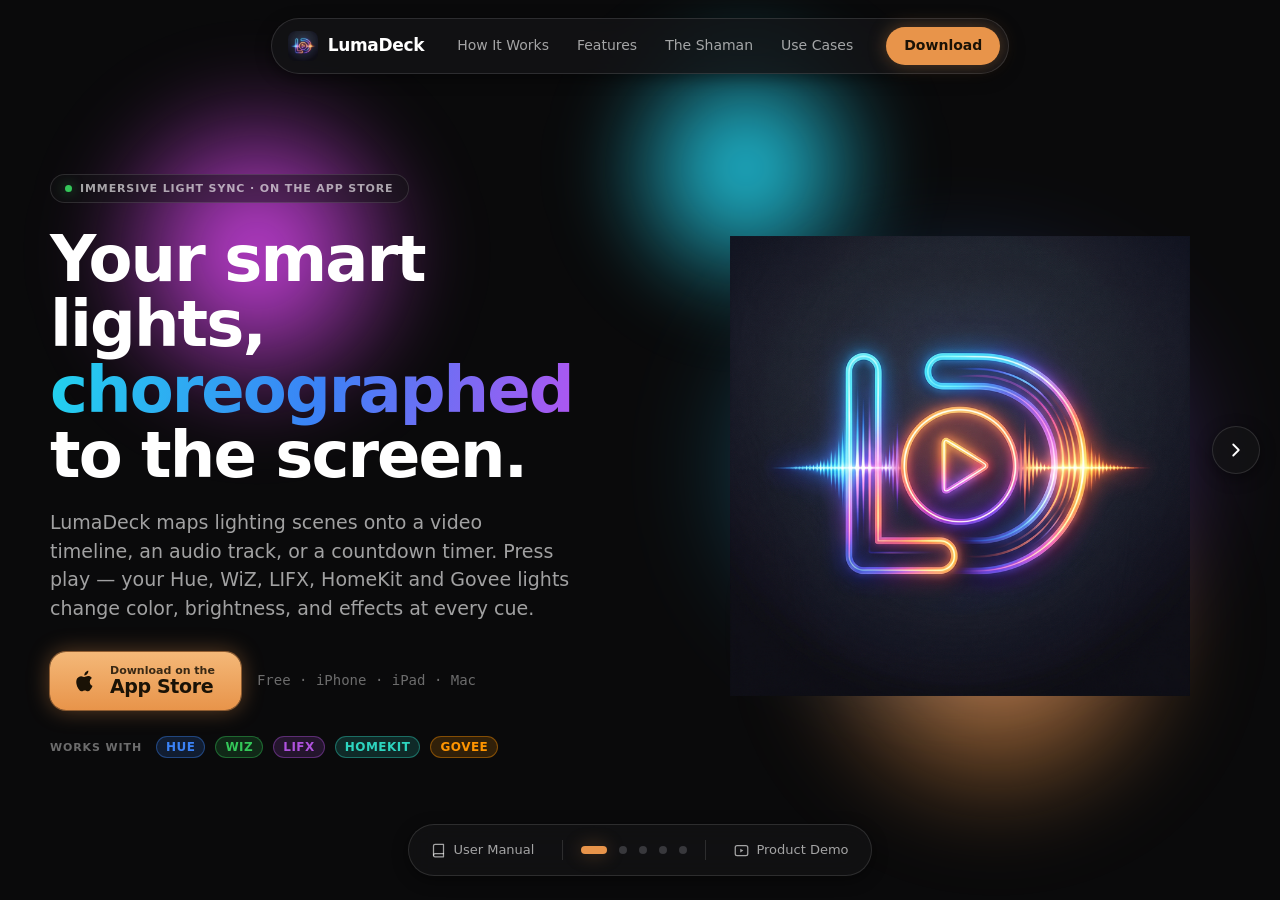
==== public/index.html @ 721665b4 "Build LumaDeck marketing site (landing, user manual, product demo) Static, dependency-free rebuild o" ====
<!DOCTYPE html>
<html lang="en">
<head>
<meta charset="utf-8">
<meta name="viewport" content="width=device-width, initial-scale=1">
<title>LumaDeck — Immersive Light Sync for Hue, WiZ, LIFX &amp; More</title>
<meta name="description" content="LumaDeck maps lighting scenes onto a video timeline, audio track, or countdown timer. Press play and your Hue, WiZ, LIFX, HomeKit and Govee lights change color, brightness, and effects at every cue. Free on iPhone, iPad and Mac.">
<meta property="og:title" content="LumaDeck — Immersive Light Sync">
<meta property="og:description" content="Your smart lights, choreographed to the screen. Free on iPhone, iPad and Mac.">
<meta property="og:type" content="website">
<meta property="og:url" content="https://www.luma-deck.com/">
<meta property="og:image" content="https://www.luma-deck.com/assets/img/lumadeck-icon.png">
<meta name="twitter:card" content="summary">
<link rel="icon" href="assets/img/lumadeck-icon.png">
<link rel="apple-touch-icon" href="assets/img/lumadeck-icon.png">
<link rel="stylesheet" href="assets/css/theme.css">
<link rel="stylesheet" href="assets/css/site.css">
<style>
  html { scroll-behavior: smooth; }
  .ld-ambient { position: fixed; }

  .ld-track { display: flex; flex-direction: column; position: relative; z-index: 10; }
  .ld-panel { width: 100%; padding: 96px 20px 56px; scroll-margin-top: 80px; }
  .ld-panel .wrap { width: 100%; max-width: 1180px; margin: 0 auto; }
  .panel-head { text-align: center; margin-bottom: clamp(24px,3.4vw,44px); }
  .panel-head h2 { font-size: clamp(28px,3.4vw,44px); line-height: 1.08; letter-spacing: -0.02em; font-weight: 700; margin: 0 0 14px; }
  .panel-head p { font-size: 16px; color: var(--text-secondary); max-width: 560px; margin: 0 auto; line-height: 1.5; }
  .panel-head .ld-eyebrow { display: block; margin-bottom: 12px; }

  /* HERO */
  .hero { display: flex; flex-wrap: wrap; gap: 40px; align-items: center; }
  .hero-copy { flex: 1 1 440px; min-width: 280px; }
  .hero-title { font-size: clamp(38px,5vw,64px); line-height: 1.02; letter-spacing: -0.03em; font-weight: 700; margin: 0 0 20px; }
  .hero-sub { font-size: clamp(16px,1.5vw,19px); line-height: 1.5; color: var(--text-secondary); max-width: 520px; margin: 0 0 30px; }
  .hero-cta { display: flex; flex-wrap: wrap; align-items: center; gap: 16px; margin-bottom: 26px; }
  .hero-mono { font-size: 14px; color: var(--text-tertiary); font-family: var(--font-mono); }
  .works-with { display: flex; flex-wrap: wrap; align-items: center; gap: 10px; }
  .hero-art { flex: 1 1 380px; min-width: 280px; display: flex; align-items: center; justify-content: center; position: relative; }
  .hero-art .art-inner { position: relative; display: flex; align-items: center; justify-content: center; }
  .hero-art .glow-brand { position: absolute; width: 78%; height: 78%; border-radius: 50%; background: var(--gradient-brand); background-size: 200% auto; filter: blur(60px); opacity: .4; animation: ld-shimmer 7s linear infinite; }
  .hero-art .glow-amber { position: absolute; width: 52%; height: 52%; border-radius: 50%; background: radial-gradient(circle, var(--amber-500), transparent 70%); filter: blur(38px); opacity: .35; }
  .hero-art img { position: relative; z-index: 1; display: block; width: min(460px,90%); height: auto; animation: ld-bob 8s ease-in-out infinite; }

  /* STEP GRID */
  .step-grid { display: grid; grid-template-columns: repeat(auto-fit,minmax(260px,1fr)); gap: 16px; }
  .step-card { padding: 24px; background: var(--surface-card); border: 1px solid var(--border-subtle); border-radius: 18px; transition: border-color var(--duration-base) var(--ease-standard), transform var(--duration-base) var(--ease-standard); }
  .step-card:hover { border-color: var(--accent); transform: translateY(-4px); }
  .step-top { display: flex; align-items: center; justify-content: space-between; margin-bottom: 16px; }
  .step-num { font-family: var(--font-mono); font-size: 12px; font-weight: 600; letter-spacing: 0.08em; color: var(--text-tertiary); }
  .step-ic { display: inline-flex; align-items: center; justify-content: center; width: 40px; height: 40px; border-radius: 12px; background: var(--amber-tint); color: var(--accent); }
  .step-card h3 { font-size: 18px; font-weight: 600; letter-spacing: -0.01em; margin: 0 0 7px; }
  .step-card p { font-size: 14px; line-height: 1.5; color: var(--text-secondary); margin: 0; }

  /* FEATURES */
  .seg-wrap { display: flex; justify-content: center; margin-bottom: 28px; }
  .seg { display: inline-flex; gap: 4px; padding: 5px; background: var(--surface-segment); border: 1px solid var(--border-subtle); border-radius: 999px; flex-wrap: wrap; justify-content: center; }
  .seg button { border: none; cursor: pointer; font-family: var(--font-sans); font-weight: 600; font-size: 14px; letter-spacing: -0.01em; padding: 10px 20px; border-radius: 999px; background: transparent; color: var(--text-secondary); transition: background var(--duration-base) var(--ease-standard), color var(--duration-base) var(--ease-standard); }
  .seg button.active { background: var(--accent); color: var(--on-accent); box-shadow: var(--glow-amber-soft); }
  .feat-panel { background: var(--surface-panel); border: 1px solid var(--border-subtle); border-radius: 24px; padding: clamp(20px,3vw,32px); }
  .feat { display: flex; flex-wrap: wrap; gap: 36px; align-items: center; animation: ld-riseIn .45s var(--ease-out) both; }
  .feat[hidden] { display: none; }
  .feat-copy { flex: 1 1 300px; min-width: 280px; }
  .feat-ic { display: inline-flex; align-items: center; justify-content: center; width: 46px; height: 46px; border-radius: 14px; background: var(--amber-tint); color: var(--accent); margin-bottom: 16px; }
  .feat-copy h3 { font-size: clamp(23px,2.4vw,30px); font-weight: 700; letter-spacing: -0.02em; margin: 0 0 12px; }
  .feat-copy > p { font-size: 15px; line-height: 1.55; color: var(--text-secondary); margin: 0 0 20px; }
  .feat-list { display: flex; flex-direction: column; gap: 11px; }
  .feat-list .row { display: flex; align-items: flex-start; gap: 11px; }
  .feat-list .check { flex: none; margin-top: 2px; display: inline-flex; width: 20px; height: 20px; align-items: center; justify-content: center; border-radius: 50%; background: var(--amber-tint); color: var(--accent); }
  .feat-list .row span:last-child { font-size: 15px; line-height: 1.4; }
  .feat-media { flex: 1 1 380px; min-width: 300px; }
  .feat-media .frame { border-radius: 18px; overflow: hidden; border: 1px solid var(--border-default); box-shadow: var(--shadow-lg); }
  .feat-media img { display: block; width: 100%; height: auto; }

  /* SHAMAN */
  .shaman { position: relative; overflow: hidden; border-radius: 28px; border: 1px solid var(--border-default); background: var(--surface-panel); padding: clamp(30px,5vw,56px); }
  .shaman .wash { position: absolute; inset: 0; background: var(--gradient-brand); background-size: 200% auto; opacity: 0.16; animation: ld-shimmer 8s linear infinite; }
  .shaman .blob { position: absolute; top: -40%; right: -6%; width: 460px; height: 460px; border-radius: 50%; background: radial-gradient(circle, var(--neon-magenta), transparent 66%); filter: blur(40px); opacity: .4; }
  .shaman-inner { position: relative; display: flex; flex-wrap: wrap; gap: 40px; align-items: center; }
  .shaman-copy { flex: 1 1 380px; min-width: 290px; }
  .shaman-badge { display: inline-flex; align-items: center; gap: 8px; padding: 6px 14px; border-radius: 999px; background: rgba(10,10,11,0.5); border: 1px solid var(--border-default); margin-bottom: 20px; }
  .shaman-badge span { font-size: 11px; font-weight: 600; letter-spacing: 0.08em; text-transform: uppercase; }
  .shaman-copy h2 { font-size: clamp(28px,3.6vw,46px); line-height: 1.06; letter-spacing: -0.02em; font-weight: 700; margin: 0 0 14px; }
  .shaman-copy > p { font-size: 16px; line-height: 1.55; color: var(--text-secondary); max-width: 520px; margin: 0 0 22px; }
  .chips { display: flex; flex-wrap: wrap; gap: 10px; margin-bottom: 26px; }
  .chip { padding: 8px 14px; border-radius: 999px; background: rgba(10,10,11,0.5); border: 1px solid var(--border-subtle); font-size: 13px; color: var(--text-secondary); }
  .shaman-buy { display: flex; flex-wrap: wrap; align-items: center; gap: 16px; }
  .shaman-buy .price { font-family: var(--font-mono); font-size: 15px; color: var(--text-secondary); }
  .shaman-art { flex: 0 1 280px; min-width: 220px; display: flex; justify-content: center; }
  .shaman-art .wrap2 { position: relative; }
  .shaman-art .halo { position: absolute; inset: -18px; border-radius: 26px; background: var(--gradient-brand); filter: blur(26px); opacity: .55; }
  .shaman-art img { position: relative; width: min(240px,55vw); height: auto; border-radius: 26px; border: 1px solid var(--border-default); box-shadow: var(--shadow-lg); }

  /* USE CASES */
  .use-grid { display: grid; grid-template-columns: repeat(auto-fit,minmax(250px,1fr)); gap: 16px; margin-bottom: 28px; }
  .use-card { position: relative; min-height: 280px; border-radius: 20px; overflow: hidden; border: 1px solid var(--border-subtle); }
  .use-card img { position: absolute; inset: 0; width: 100%; height: 100%; object-fit: cover; transition: transform var(--duration-slow) var(--ease-standard); }
  .use-card:hover img { transform: scale(1.06); }
  .use-card .scrim { position: absolute; inset: 0; background: var(--scrim-bottom); }
  .use-card .body { position: absolute; left: 0; right: 0; bottom: 0; padding: 22px; }
  .use-card .kicker { font-size: 11px; font-weight: 600; letter-spacing: 0.08em; text-transform: uppercase; color: var(--amber-300); margin-bottom: 6px; }
  .use-card h3 { font-size: 21px; font-weight: 700; letter-spacing: -0.01em; margin: 0 0 5px; }
  .use-card .body p { font-size: 13px; line-height: 1.45; color: var(--text-secondary); margin: 0; }
  .use-footer { display: flex; flex-wrap: wrap; align-items: center; justify-content: center; gap: 18px; }
  .use-footer .doclinks { display: flex; align-items: center; gap: 10px; flex-wrap: wrap; }
  .use-footer .copy { font-size: 14px; color: var(--text-tertiary); font-family: var(--font-mono); }

  /* Side arrows + bottom bar hidden on mobile */
  .ld-arrow, .ld-bottombar { display: none; }

  /* ============ DESKTOP: locked horizontal deck ============ */
  @media (min-width: 901px) {
    html, body { height: 100%; overflow: hidden; }
    .ld-deck { position: fixed; inset: 0; overflow: hidden; background: var(--bg-app); }
    .ld-ambient { position: absolute; }
    .ld-header { position: absolute; top: 0; left: 0; right: 0; background: none; padding: 18px 20px; pointer-events: none; }
    .ld-header .ld-header-inner { width: auto; margin: 0 auto; gap: 20px; }
    .ld-track { position: absolute; inset: 0; flex-direction: row; width: 500vw; transition: transform 620ms var(--ease-standard); transform: translateX(calc(var(--panel,0) * -100vw)); }
    .ld-panel { width: 100vw; height: 100%; overflow-y: auto; display: flex; align-items: center; padding: 104px 40px 72px; }
    .ld-panel .wrap { width: 100%; }

    .ld-arrow { display: inline-flex; align-items: center; justify-content: center; position: absolute; z-index: 55; top: 50%; transform: translateY(-50%); width: 48px; height: 48px; border-radius: 50%; background: rgba(20,20,22,0.72); backdrop-filter: var(--blur-thin); -webkit-backdrop-filter: var(--blur-thin); border: 1px solid var(--border-default); color: var(--text-primary); cursor: pointer; box-shadow: var(--shadow-md); transition: background var(--duration-fast) var(--ease-standard); }
    .ld-arrow:hover { background: var(--surface-inset); }
    .ld-arrow.prev { left: 20px; }
    .ld-arrow.next { right: 20px; }
    .ld-arrow[hidden] { display: none; }

    .ld-bottombar { display: flex; justify-content: center; position: absolute; z-index: 55; bottom: 24px; left: 0; right: 0; padding: 0 20px; pointer-events: none; }
    .ld-bottombar .bar { pointer-events: auto; display: flex; align-items: center; gap: 14px; padding: 8px; background: rgba(20,20,22,0.72); backdrop-filter: var(--blur-thin); -webkit-backdrop-filter: var(--blur-thin); border: 1px solid var(--border-default); border-radius: 999px; box-shadow: var(--shadow-md); max-width: 100%; flex-wrap: wrap; justify-content: center; }
    .ld-bottombar a.barlink { display: inline-flex; align-items: center; gap: 7px; height: 34px; padding: 0 14px; border-radius: 999px; color: var(--text-secondary); font-size: 13px; font-weight: 500; transition: background var(--duration-fast) var(--ease-standard), color var(--duration-fast) var(--ease-standard); }
    .ld-bottombar a.barlink:hover { background: var(--surface-inset); color: var(--text-primary); }
    .dots { display: flex; align-items: center; gap: 12px; padding: 0 4px; }
    .dots button { border: none; cursor: pointer; padding: 0; height: 8px; width: 8px; border-radius: 999px; background: var(--ink-500); transition: width var(--duration-base) var(--ease-standard), background var(--duration-base) var(--ease-standard); }
    .dots button.active { width: 26px; background: var(--accent); box-shadow: var(--glow-amber-soft); }
  }

  /* On desktop the persistent footer bar already carries these links,
     so hide the redundant in-body pair. Mobile has no footer bar, so
     they stay as the only path to the Manual / Demo pages. */
  @media (min-width: 901px) {
    .use-footer .doclinks { display: none; }
  }

  @media (max-width: 900px) {
    .ld-header { background: linear-gradient(180deg, var(--bg-app) 60%, transparent); }
    .ld-header .ld-navlinks { display: none; }
  }
  @media (max-width: 560px) {
    .ld-panel { padding-top: 88px; }
  }
</style>
</head>
<body>
<div class="ld-deck">

  <!-- ambient glow backdrop -->
  <div class="ld-ambient" aria-hidden="true">
    <span class="g-magenta"></span>
    <span class="g-amber"></span>
    <span class="g-cyan"></span>
  </div>

  <!-- ============ HEADER ============ -->
  <header class="ld-header">
    <div class="ld-header-inner">
      <a class="ld-brand" href="#p0" data-panel="0">
        <img src="assets/img/lumadeck-icon.png" alt="LumaDeck">
        <span>LumaDeck</span>
      </a>
      <nav class="ld-navlinks">
        <a class="ld-navlink" href="#p1" data-panel="1">How It Works</a>
        <a class="ld-navlink" href="#p2" data-panel="2">Features</a>
        <a class="ld-navlink" href="#p3" data-panel="3">The Shaman</a>
        <a class="ld-navlink" href="#p4" data-panel="4">Use Cases</a>
      </nav>
      <a class="ld-download" href="https://apps.apple.com/us/app/lumadeck-immersive-light-sync/id6758977004" target="_blank" rel="noopener">Download</a>
    </div>
  </header>

  <!-- ============ TRACK ============ -->
  <div class="ld-track">

    <!-- ===== PANEL 0 · HOME ===== -->
    <section class="ld-panel" id="p0">
      <div class="wrap">
        <div class="hero">
          <div class="hero-copy">
            <div class="ld-statuspill" style="margin-bottom:24px;">
              <span class="dot"></span>
              <span class="label">Immersive Light Sync · On the App Store</span>
            </div>
            <h1 class="hero-title">Your smart lights,<br><span class="ld-gradient-text">choreographed</span> to the screen.</h1>
            <p class="hero-sub">LumaDeck maps lighting scenes onto a video timeline, an audio track, or a countdown timer. Press play — your Hue, WiZ, LIFX, HomeKit and Govee lights change color, brightness, and effects at every cue.</p>
            <div class="hero-cta">
              <a class="ld-appstore" href="https://apps.apple.com/us/app/lumadeck-immersive-light-sync/id6758977004" target="_blank" rel="noopener">
                <svg width="26" height="26" viewBox="0 0 24 24" fill="currentColor" aria-hidden="true"><path d="M16.4 12.7c0-2.3 1.9-3.4 2-3.5-1.1-1.6-2.8-1.8-3.4-1.8-1.4-.1-2.8.9-3.5.9-.7 0-1.8-.8-3-.8-1.5 0-3 .9-3.8 2.3-1.6 2.8-.4 7 1.2 9.3.8 1.1 1.7 2.4 2.9 2.3 1.2 0 1.6-.7 3-.7 1.4 0 1.8.7 3 .7 1.2 0 2-1.1 2.8-2.2.9-1.3 1.2-2.5 1.3-2.6-.1 0-2.5-1-2.5-3.8zM14.1 5.6c.6-.8 1.1-1.9 1-3-.9 0-2 .6-2.7 1.4-.6.7-1.1 1.8-1 2.9 1 .1 2-.5 2.7-1.3z"/></svg>
                <span class="as-stack"><span class="as-small">Download on the</span><span class="as-big">App Store</span></span>
              </a>
              <span class="hero-mono">Free · iPhone · iPad · Mac</span>
            </div>
            <div class="works-with">
              <span class="ld-eyebrow" style="margin-right:4px;">Works with</span>
              <span class="ld-badge hue">Hue</span>
              <span class="ld-badge wiz">WiZ</span>
              <span class="ld-badge lifx">LIFX</span>
              <span class="ld-badge homekit">HomeKit</span>
              <span class="ld-badge govee">Govee</span>
            </div>
          </div>
          <div class="hero-art">
            <div class="art-inner">
              <div class="glow-brand"></div>
              <div class="glow-amber"></div>
              <img src="assets/img/lumadeck-logo.png" alt="LumaDeck neon logo — an LD monogram with an embedded play triangle and audio waveform">
            </div>
          </div>
        </div>
      </div>
    </section>

    <!-- ===== PANEL 1 · HOW IT WORKS ===== -->
    <section class="ld-panel" id="p1">
      <div class="wrap">
        <div class="panel-head">
          <span class="ld-eyebrow accent">Show Creator</span>
          <h2>Build a light show in six steps.</h2>
          <p>A guided wizard walks you from source to save. Assign a scene at any timestamp, drop in a special effect, and you're live.</p>
        </div>
        <div class="step-grid">
          <div class="step-card">
            <div class="step-top"><span class="step-num">STEP 1</span><span class="step-ic"><svg width="20" height="20" viewBox="0 0 24 24" fill="none" stroke="currentColor" stroke-width="2" stroke-linecap="round" stroke-linejoin="round"><rect x="2" y="3" width="20" height="18" rx="2"/><path d="M7 3v18M17 3v18M2 8h5M17 8h5M2 16h5M17 16h5"/></svg></span></div>
            <h3>Choose a Source</h3>
            <p>Sync to a video, an audio track, or a countdown timer from 15 minutes to 6 hours.</p>
          </div>
          <div class="step-card">
            <div class="step-top"><span class="step-num">STEP 2</span><span class="step-ic"><svg width="20" height="20" viewBox="0 0 24 24" fill="none" stroke="currentColor" stroke-width="2" stroke-linecap="round" stroke-linejoin="round"><path d="M5 12.55a11 11 0 0 1 14 0"/><path d="M1.5 9a16 16 0 0 1 21 0"/><path d="M8.5 16.1a6 6 0 0 1 7 0"/><line x1="12" y1="20" x2="12.01" y2="20"/></svg></span></div>
            <h3>Check Your Lights</h3>
            <p>Review connection status across every bridge and Wi-Fi light, then refresh in a tap.</p>
          </div>
          <div class="step-card">
            <div class="step-top"><span class="step-num">STEP 3</span><span class="step-ic"><svg width="20" height="20" viewBox="0 0 24 24" fill="none" stroke="currentColor" stroke-width="2" stroke-linecap="round" stroke-linejoin="round"><path d="M3 9l9-7 9 7v11a2 2 0 0 1-2 2H5a2 2 0 0 1-2-2z"/><path d="M9 22V12h6v10"/></svg></span></div>
            <h3>Pick a Group</h3>
            <p>Select which rooms or light groups the show will control — one or many at once.</p>
          </div>
          <div class="step-card">
            <div class="step-top"><span class="step-num">STEP 4</span><span class="step-ic"><svg width="20" height="20" viewBox="0 0 24 24" fill="none" stroke="currentColor" stroke-width="2" stroke-linecap="round" stroke-linejoin="round"><circle cx="12" cy="12" r="9"/><polyline points="12 7 12 12 15 14"/></svg></span></div>
            <h3>Build the Timeline</h3>
            <p>Scrub to any moment and drop in a scene or a special effect like Thunderstorm or Volcano.</p>
          </div>
          <div class="step-card">
            <div class="step-top"><span class="step-num">STEP 5</span><span class="step-ic"><svg width="20" height="20" viewBox="0 0 24 24" fill="currentColor" stroke="none"><polygon points="13 2 3 14 12 14 11 22 21 10 12 10 13 2"/></svg></span></div>
            <h3>Add Triggers</h3>
            <p>Place manual trigger buttons to fire dramatic effects on demand during playback.</p>
          </div>
          <div class="step-card">
            <div class="step-top"><span class="step-num">STEP 6</span><span class="step-ic"><svg width="20" height="20" viewBox="0 0 24 24" fill="none" stroke="currentColor" stroke-width="2" stroke-linecap="round" stroke-linejoin="round"><polyline points="20 6 9 17 4 12"/></svg></span></div>
            <h3>Name &amp; Save</h3>
            <p>Review, name your show, and save. It lands in the Control tab, ready to play.</p>
          </div>
        </div>
      </div>
    </section>

    <!-- ===== PANEL 2 · FEATURES ===== -->
    <section class="ld-panel" id="p2">
      <div class="wrap">
        <div class="panel-head">
          <span class="ld-eyebrow accent">A Full Lighting Console</span>
          <h2 style="margin:0;">Everything a live show needs.</h2>
        </div>
        <div class="seg-wrap">
          <div class="seg" role="tablist">
            <button class="active" data-tab="control" role="tab" aria-selected="true">Control Console</button>
            <button data-tab="play" role="tab" aria-selected="false">Play &amp; Cast</button>
            <button data-tab="effects" role="tab" aria-selected="false">Effects &amp; Scheduler</button>
          </div>
        </div>
        <div class="feat-panel">
          <div class="feat" data-tab="control">
            <div class="feat-copy">
              <span class="feat-ic"><svg width="23" height="23" viewBox="0 0 24 24" fill="none" stroke="currentColor" stroke-width="2" stroke-linecap="round" stroke-linejoin="round"><path d="M12 2v10"/><path d="M18.4 6.6a9 9 0 1 1-12.8 0"/></svg></span>
              <h3>A live lighting console</h3>
              <p>The Control tab is mission control: adjust brightness, activate scenes, drive a video or music track, and launch any saved show — all without leaving the tab.</p>
              <div class="feat-list">
                <div class="row"><span class="check"><svg width="13" height="13" viewBox="0 0 24 24" fill="none" stroke="currentColor" stroke-width="3" stroke-linecap="round" stroke-linejoin="round"><polyline points="20 6 9 17 4 12"/></svg></span><span>Per-light and per-zone brightness with warm-to-cool Kelvin control</span></div>
                <div class="row"><span class="check"><svg width="13" height="13" viewBox="0 0 24 24" fill="none" stroke="currentColor" stroke-width="3" stroke-linecap="round" stroke-linejoin="round"><polyline points="20 6 9 17 4 12"/></svg></span><span>Universal scenes that span Hue, WiZ, LIFX, HomeKit &amp; Govee at once</span></div>
                <div class="row"><span class="check"><svg width="13" height="13" viewBox="0 0 24 24" fill="none" stroke="currentColor" stroke-width="3" stroke-linecap="round" stroke-linejoin="round"><polyline points="20 6 9 17 4 12"/></svg></span><span>Now Playing rail for synced music alongside your video</span></div>
              </div>
            </div>
            <div class="feat-media"><div class="frame"><img src="assets/img/reference-control-tab.png" alt="LumaDeck Control tab console" loading="lazy"></div></div>
          </div>
          <div class="feat" data-tab="play" hidden>
            <div class="feat-copy">
              <span class="feat-ic"><svg width="23" height="23" viewBox="0 0 24 24" fill="none" stroke="currentColor" stroke-width="2" stroke-linecap="round" stroke-linejoin="round"><rect x="2" y="7" width="20" height="13" rx="2"/><polyline points="17 2 12 7 7 2"/></svg></span>
              <h3>Full-screen playback, phone as remote</h3>
              <p>Hit play and the video runs while your lights change at every cue. Cast to a TV over AirPlay or HDMI and your phone becomes the remote.</p>
              <div class="feat-list">
                <div class="row"><span class="check"><svg width="13" height="13" viewBox="0 0 24 24" fill="none" stroke="currentColor" stroke-width="3" stroke-linecap="round" stroke-linejoin="round"><polyline points="20 6 9 17 4 12"/></svg></span><span>Rewind 10s, forward 10s, and scrub to any trigger point</span></div>
                <div class="row"><span class="check"><svg width="13" height="13" viewBox="0 0 24 24" fill="none" stroke="currentColor" stroke-width="3" stroke-linecap="round" stroke-linejoin="round"><polyline points="20 6 9 17 4 12"/></svg></span><span>Manual trigger buttons fire effects on demand</span></div>
                <div class="row"><span class="check"><svg width="13" height="13" viewBox="0 0 24 24" fill="none" stroke="currentColor" stroke-width="3" stroke-linecap="round" stroke-linejoin="round"><polyline points="20 6 9 17 4 12"/></svg></span><span>Plays full-screen on an external display</span></div>
              </div>
            </div>
            <div class="feat-media"><div class="frame"><img src="assets/img/reference-play-tab.png" alt="LumaDeck Play tab full-screen playback" loading="lazy"></div></div>
          </div>
          <div class="feat" data-tab="effects" hidden>
            <div class="feat-copy">
              <span class="feat-ic"><svg width="23" height="23" viewBox="0 0 24 24" fill="none" stroke="currentColor" stroke-width="2" stroke-linecap="round" stroke-linejoin="round"><path d="M12 2c1 3-2 4-2 7a2 2 0 0 0 4 0c0-1 0-2-.5-3 2 1 4.5 3.5 4.5 7a6 6 0 1 1-12 0c0-3 2-5 3-6 .5 2 2 2 3-5z"/></svg></span>
              <h3>Signature effects, on a schedule</h3>
              <p>Layer named special effects into any timeline, or let the Scheduler automate scenes by time of day — including a Security Mode for when you're away.</p>
              <div class="feat-list">
                <div class="row"><span class="check"><svg width="13" height="13" viewBox="0 0 24 24" fill="none" stroke="currentColor" stroke-width="3" stroke-linecap="round" stroke-linejoin="round"><polyline points="20 6 9 17 4 12"/></svg></span><span>Thunderstorm, Volcano, Flash &amp; Static with tunable brightness and timing</span></div>
                <div class="row"><span class="check"><svg width="13" height="13" viewBox="0 0 24 24" fill="none" stroke="currentColor" stroke-width="3" stroke-linecap="round" stroke-linejoin="round"><polyline points="20 6 9 17 4 12"/></svg></span><span>Test any effect on real lights for 10 seconds before saving</span></div>
                <div class="row"><span class="check"><svg width="13" height="13" viewBox="0 0 24 24" fill="none" stroke="currentColor" stroke-width="3" stroke-linecap="round" stroke-linejoin="round"><polyline points="20 6 9 17 4 12"/></svg></span><span>Scheduler automates scenes by time of day</span></div>
              </div>
            </div>
            <div class="feat-media"><div class="frame"><img src="assets/img/reference-scheduler.png" alt="LumaDeck Add Effect — choosing an effect type with brightness range and color controls" loading="lazy"></div></div>
          </div>
        </div>
      </div>
    </section>

    <!-- ===== PANEL 3 · THE SHAMAN ===== -->
    <section class="ld-panel" id="p3">
      <div class="wrap">
        <div class="shaman">
          <div class="wash" aria-hidden="true"></div>
          <div class="blob" aria-hidden="true"></div>
          <div class="shaman-inner">
            <div class="shaman-copy">
              <div class="shaman-badge">
                <svg width="15" height="15" viewBox="0 0 24 24" fill="currentColor" style="color:var(--neon-magenta);" aria-hidden="true"><path d="M12 2l1.8 6.2L20 10l-6.2 1.8L12 18l-1.8-6.2L4 10l6.2-1.8z"/></svg>
                <span>The Shaman · AI Generator</span>
              </div>
              <h2>Skip the timeline.<br>Let The Shaman build it.</h2>
              <p>Point it at any video and it analyzes the footage to auto-generate a complete lighting timeline — or pick one of six pre-built one-hour timer themes with Chill, Active, and Intense energy levels.</p>
              <div class="chips">
                <span class="chip">Beach Sunset</span>
                <span class="chip">Bali Jungle</span>
                <span class="chip">Northern Lights</span>
                <span class="chip">+ 3 more</span>
              </div>
              <div class="shaman-buy">
                <a class="ld-btn-amber" href="https://apps.apple.com/us/app/lumadeck-immersive-light-sync/id6758977004" target="_blank" rel="noopener">Unlock The Shaman</a>
                <span class="price">$0.99 add-on</span>
              </div>
            </div>
            <div class="shaman-art">
              <div class="wrap2">
                <div class="halo" aria-hidden="true"></div>
                <img src="assets/img/shaman-icon.jpg" alt="The Shaman — a tiki mask icon" loading="lazy">
              </div>
            </div>
          </div>
        </div>
      </div>
    </section>

    <!-- ===== PANEL 4 · USE CASES ===== -->
    <section class="ld-panel" id="p4">
      <div class="wrap">
        <div class="panel-head">
          <span class="ld-eyebrow accent">Set the Scene</span>
          <h2>One app, every kind of night.</h2>
          <p>From a quiet wind-down to a full DJ set — free on iPhone, iPad and Mac.</p>
        </div>
        <div class="use-grid">
          <div class="use-card">
            <img src="assets/img/use-home-theater.jpg" alt="" loading="lazy">
            <div class="scrim"></div>
            <div class="body"><div class="kicker">Home Theater</div><h3>Movie Night</h3><p>Match room lighting to every scene. Torchlight flickers, storms flash — your walls play along.</p></div>
          </div>
          <div class="use-card">
            <img src="assets/img/video-jungle-day.jpg" alt="" loading="lazy">
            <div class="scrim"></div>
            <div class="body"><div class="kicker">Timer Mode</div><h3>Parties</h3><p>Run colorful, timed effects all night — no video needed. Volcano, Thunderstorm and Flash on tap.</p></div>
          </div>
          <div class="use-card">
            <img src="assets/img/use-meditation.jpg" alt="" loading="lazy">
            <div class="scrim"></div>
            <div class="body"><div class="kicker">Wind Down</div><h3>Meditation</h3><p>Warm, slowly transitioning scenes on a 30-minute timer — great for yoga, breathwork, calm evenings.</p></div>
          </div>
          <div class="use-card">
            <img src="assets/img/use-holiday.jpg" alt="" loading="lazy">
            <div class="scrim"></div>
            <div class="body"><div class="kicker">Create Joy</div><h3>Holiday Events</h3><p>Sync lighting to a holiday experience, fire manual triggers to create surprise and delight.</p></div>
          </div>
        </div>
        <div class="use-footer">
          <a class="ld-appstore sm" href="https://apps.apple.com/us/app/lumadeck-immersive-light-sync/id6758977004" target="_blank" rel="noopener">
            <svg width="26" height="26" viewBox="0 0 24 24" fill="currentColor" aria-hidden="true"><path d="M16.4 12.7c0-2.3 1.9-3.4 2-3.5-1.1-1.6-2.8-1.8-3.4-1.8-1.4-.1-2.8.9-3.5.9-.7 0-1.8-.8-3-.8-1.5 0-3 .9-3.8 2.3-1.6 2.8-.4 7 1.2 9.3.8 1.1 1.7 2.4 2.9 2.3 1.2 0 1.6-.7 3-.7 1.4 0 1.8.7 3 .7 1.2 0 2-1.1 2.8-2.2.9-1.3 1.2-2.5 1.3-2.6-.1 0-2.5-1-2.5-3.8zM14.1 5.6c.6-.8 1.1-1.9 1-3-.9 0-2 .6-2.7 1.4-.6.7-1.1 1.8-1 2.9 1 .1 2-.5 2.7-1.3z"/></svg>
            <span class="as-stack"><span class="as-small">Download on the</span><span class="as-big">App Store</span></span>
          </a>
          <div class="doclinks">
            <a class="ld-outline" href="manual.html">
              <svg width="16" height="16" viewBox="0 0 24 24" fill="none" stroke="currentColor" stroke-width="2" stroke-linecap="round" stroke-linejoin="round" aria-hidden="true"><path d="M4 19.5A2.5 2.5 0 0 1 6.5 17H20"/><path d="M6.5 2H20v20H6.5A2.5 2.5 0 0 1 4 19.5v-15A2.5 2.5 0 0 1 6.5 2z"/></svg>
              User Manual
            </a>
            <a class="ld-outline" href="demo.html">
              <svg width="16" height="16" viewBox="0 0 24 24" fill="none" stroke="currentColor" stroke-width="2" stroke-linecap="round" stroke-linejoin="round" aria-hidden="true"><rect x="2" y="4" width="20" height="16" rx="3"/><polygon points="10 9 15 12 10 15 10 9" fill="currentColor" stroke="none"/></svg>
              Product Demo
            </a>
          </div>
          <span class="copy">© 2026 LumaDeck · Immersive Light Sync</span>
        </div>
      </div>
    </section>

  </div>

  <!-- ============ SIDE ARROWS (desktop) ============ -->
  <button class="ld-arrow prev" type="button" aria-label="Previous section" hidden>
    <svg width="22" height="22" viewBox="0 0 24 24" fill="none" stroke="currentColor" stroke-width="2" stroke-linecap="round" stroke-linejoin="round"><polyline points="15 18 9 12 15 6"/></svg>
  </button>
  <button class="ld-arrow next" type="button" aria-label="Next section">
    <svg width="22" height="22" viewBox="0 0 24 24" fill="none" stroke="currentColor" stroke-width="2" stroke-linecap="round" stroke-linejoin="round"><polyline points="9 18 15 12 9 6"/></svg>
  </button>

  <!-- ============ BOTTOM BAR (desktop) ============ -->
  <div class="ld-bottombar">
    <div class="bar">
      <a class="barlink" href="manual.html">
        <svg width="15" height="15" viewBox="0 0 24 24" fill="none" stroke="currentColor" stroke-width="2" stroke-linecap="round" stroke-linejoin="round" aria-hidden="true"><path d="M4 19.5A2.5 2.5 0 0 1 6.5 17H20"/><path d="M6.5 2H20v20H6.5A2.5 2.5 0 0 1 4 19.5v-15A2.5 2.5 0 0 1 6.5 2z"/></svg>
        User Manual
      </a>
      <span class="ld-divider"></span>
      <div class="dots" role="tablist" aria-label="Sections">
        <button data-panel="0" class="active" aria-label="Home" title="Home"></button>
        <button data-panel="1" aria-label="How It Works" title="How It Works"></button>
        <button data-panel="2" aria-label="Features" title="Features"></button>
        <button data-panel="3" aria-label="The Shaman" title="The Shaman"></button>
        <button data-panel="4" aria-label="Use Cases" title="Use Cases"></button>
      </div>
      <span class="ld-divider"></span>
      <a class="barlink" href="demo.html">
        <svg width="15" height="15" viewBox="0 0 24 24" fill="none" stroke="currentColor" stroke-width="2" stroke-linecap="round" stroke-linejoin="round" aria-hidden="true"><rect x="2" y="4" width="20" height="16" rx="3"/><polygon points="10 9 15 12 10 15 10 9" fill="currentColor" stroke="none"/></svg>
        Product Demo
      </a>
    </div>
  </div>

</div>

<script>
(function () {
  var PANELS = 5;
  var cur = 0;
  var desktop = window.matchMedia('(min-width: 901px)');
  var root = document.documentElement;
  var navlinks = Array.prototype.slice.call(document.querySelectorAll('.ld-navlink'));
  var dots = Array.prototype.slice.call(document.querySelectorAll('.dots button'));
  var prevArrow = document.querySelector('.ld-arrow.prev');
  var nextArrow = document.querySelector('.ld-arrow.next');

  function sync() {
    root.style.setProperty('--panel', cur);
    navlinks.forEach(function (l) { l.classList.toggle('active', +l.dataset.panel === cur); });
    dots.forEach(function (d) { d.classList.toggle('active', +d.dataset.panel === cur); });
    if (prevArrow) prevArrow.hidden = cur === 0;
    if (nextArrow) nextArrow.hidden = cur === PANELS - 1;
  }
  function go(i) {
    cur = Math.max(0, Math.min(PANELS - 1, i));
    sync();
  }

  // Panel navigation targets (brand, nav links, dots)
  Array.prototype.slice.call(document.querySelectorAll('[data-panel]')).forEach(function (el) {
    el.addEventListener('click', function (e) {
      var i = +el.dataset.panel;
      if (desktop.matches) { e.preventDefault(); go(i); }
      else { cur = i; sync(); } // let the anchor scroll happen; keep state in sync
    });
  });

  if (prevArrow) prevArrow.addEventListener('click', function () { go(cur - 1); });
  if (nextArrow) nextArrow.addEventListener('click', function () { go(cur + 1); });

  document.addEventListener('keydown', function (e) {
    if (!desktop.matches) return;
    if (e.key === 'ArrowRight') go(cur + 1);
    else if (e.key === 'ArrowLeft') go(cur - 1);
  });

  // Re-sync when crossing the breakpoint
  (desktop.addEventListener ? desktop.addEventListener('change', sync) : desktop.addListener(sync));

  // Features segmented control
  var tabs = Array.prototype.slice.call(document.querySelectorAll('.seg button'));
  var panes = Array.prototype.slice.call(document.querySelectorAll('.feat'));
  tabs.forEach(function (btn) {
    btn.addEventListener('click', function () {
      var key = btn.dataset.tab;
      tabs.forEach(function (b) {
        var on = b === btn;
        b.classList.toggle('active', on);
        b.setAttribute('aria-selected', on ? 'true' : 'false');
      });
      panes.forEach(function (p) { p.hidden = p.dataset.tab !== key; });
    });
  });

  sync();
})();
</script>
</body>
</html>
---- public/assets/css/theme.css ----
/* LumaDeck theme — bundled design-system tokens (colors, typography, spacing, effects, base) */

/* ============================================================
   LumaDeck — Color Tokens
   Dark, high-tech surfaces with a warm amber-orange accent and
   a vibrant neon brand spectrum (cyan → magenta → orange).
   ============================================================ */

:root {
  /* ---- Base neutrals (near-black surfaces, lifted panels) ---- */
  --black: #000000;
  --ink-900: #0a0a0b;   /* app background */
  --ink-850: #0e0e10;   /* deep panel */
  --ink-800: #141416;   /* panel / card */
  --ink-750: #1a1a1d;   /* raised card */
  --ink-700: #202024;   /* control track / inset */
  --ink-600: #2a2a2e;   /* segmented control bg */
  --ink-500: #38383c;   /* hairline-strong / active segment */
  --ink-400: #48484c;   /* disabled surface */

  /* ---- Text ---- */
  --text-primary:   #ffffff;
  --text-secondary: rgba(255, 255, 255, 0.62);
  --text-tertiary:  rgba(255, 255, 255, 0.40);
  --text-quaternary:rgba(255, 255, 255, 0.24);
  --text-on-accent: #1a1206;

  /* ---- Hairlines & borders ---- */
  --border-subtle: rgba(255, 255, 255, 0.08);
  --border-default: rgba(255, 255, 255, 0.12);
  --border-strong: rgba(255, 255, 255, 0.20);

  /* ---- Primary accent: warm amber-orange ---- */
  --amber-100: #fbe3c9;
  --amber-300: #f4b878;
  --amber-500: #e8944a;   /* PRIMARY — play buttons, sliders, active */
  --amber-600: #d9823a;
  --amber-700: #b96826;
  --amber-glow: rgba(232, 148, 74, 0.45);
  --amber-tint: rgba(232, 148, 74, 0.14);   /* selected-row fill */

  /* ---- Neon brand spectrum (logo / hero gradient) ---- */
  --neon-cyan:    #22d3ee;
  --neon-blue:    #3b82f6;
  --neon-magenta: #d946ef;
  --neon-pink:    #f472b6;
  --neon-orange:  #fb923c;

  /* ---- Semantic status ---- */
  --success: #34c759;   /* connected / verified / active block */
  --success-tint: rgba(52, 199, 89, 0.16);
  --warning: #ff9f0a;   /* offline / free-tier limit */
  --danger:  #ff453a;   /* delete / destructive */
  --info:    #0a84ff;

  /* ---- Per-brand light badges (from the app) ---- */
  --brand-hue:     #3b82f6;   /* Philips Hue — blue */
  --brand-wiz:     #34c759;   /* WiZ — green */
  --brand-lifx:    #af52de;   /* LIFX — purple */
  --brand-homekit: #2dd4bf;   /* HomeKit / Matter — teal */
  --brand-govee:   #ff9500;   /* Govee — orange */

  /* ---- Light-temperature presets (Control tab) ---- */
  --preset-warm:    #f5cf9a;
  --preset-neutral: #f7ecd8;
  --preset-cool:    #bfe0f5;
  --preset-red:     #e23b34;
  --preset-amber:   #eb9a2f;
  --preset-green:   #34c759;

  /* ============================================================
     Semantic aliases — prefer these in components
     ============================================================ */
  --bg-app:        var(--ink-900);
  --surface-panel: var(--ink-800);
  --surface-card:  var(--ink-750);
  --surface-inset: var(--ink-700);
  --surface-segment: var(--ink-600);

  --accent:        var(--amber-500);
  --accent-hover:  var(--amber-600);
  --accent-quiet:  var(--amber-tint);
  --on-accent:     var(--text-on-accent);

  --focus-ring:    var(--amber-500);
  --selection-border: var(--amber-500);
}

/* ============================================================
   LumaDeck — Typography Tokens
   LumaDeck is a native iOS / macOS app; its type is Apple's
   San Francisco (SF Pro Text / Display) with SF Mono for numeric
   readouts (timers, timestamps, Kelvin values). No webfont is
   bundled — the system stack resolves to real SF Pro on Apple
   platforms and to a close grotesque elsewhere. See readme.md.
   ============================================================ */

:root {
  /* ---- Families ---- */
  --font-sans: -apple-system, BlinkMacSystemFont, "SF Pro Text", "SF Pro Display",
               "Helvetica Neue", "Segoe UI", system-ui, sans-serif;
  --font-display: -apple-system, BlinkMacSystemFont, "SF Pro Display",
               "Helvetica Neue", system-ui, sans-serif;
  --font-mono: ui-monospace, "SF Mono", "SFMono-Regular", "Menlo", monospace;

  /* ---- Weights ---- */
  --weight-regular: 400;
  --weight-medium: 500;
  --weight-semibold: 600;
  --weight-bold: 700;

  /* ---- Type scale (px) ---- */
  --text-display: 34px;   /* hero / big timer readout */
  --text-title-1: 28px;   /* screen title */
  --text-title-2: 22px;   /* section hero (zone header) */
  --text-title-3: 20px;   /* panel title (All Lights) */
  --text-headline: 17px;  /* row title, emphasized body */
  --text-body: 16px;      /* default body */
  --text-callout: 15px;   /* secondary body */
  --text-subhead: 14px;   /* labels, list subtitle */
  --text-footnote: 13px;  /* metadata, captions */
  --text-caption: 12px;   /* badge, tiny meta */
  --text-micro: 11px;     /* uppercase eyebrow / section header */

  /* ---- Line heights ---- */
  --leading-tight: 1.1;
  --leading-snug: 1.25;
  --leading-normal: 1.4;
  --leading-relaxed: 1.55;

  /* ---- Letter spacing ---- */
  --tracking-tight: -0.02em;   /* display / titles */
  --tracking-normal: 0;
  --tracking-wide: 0.02em;
  --tracking-eyebrow: 0.08em;  /* UPPERCASE section headers (ZONES, SHOWS) */

  /* ---- Semantic aliases ---- */
  --font-ui: var(--font-sans);
  --font-numeric: var(--font-mono);
}

/* ============================================================
   LumaDeck — Spacing, Radii & Layout Tokens
   Apple-style 4pt grid with generously rounded, capsule-heavy
   controls. Panels are large-radius cards; pills are fully round.
   ============================================================ */

:root {
  /* ---- Spacing scale (4pt grid) ---- */
  --space-0: 0;
  --space-1: 2px;
  --space-2: 4px;
  --space-3: 8px;
  --space-4: 12px;
  --space-5: 16px;
  --space-6: 20px;
  --space-7: 24px;
  --space-8: 32px;
  --space-9: 40px;
  --space-10: 48px;
  --space-12: 64px;

  /* ---- Corner radii ---- */
  --radius-xs: 6px;    /* small tags, inline chips */
  --radius-sm: 10px;   /* buttons, inputs */
  --radius-md: 14px;   /* tiles, list rows */
  --radius-lg: 18px;   /* cards */
  --radius-xl: 24px;   /* large panels */
  --radius-2xl: 28px;  /* hero banners */
  --radius-pill: 999px;/* segmented controls, badges, nav bar */
  --radius-circle: 50%;

  /* ---- Control sizing ---- */
  --control-height-sm: 32px;
  --control-height-md: 40px;
  --control-height-lg: 48px;
  --tap-target: 44px;     /* minimum touch target */
  --track-height: 6px;    /* slider track */
  --thumb-size: 22px;     /* slider / switch thumb */

  /* ---- Layout ---- */
  --gutter: 20px;
  --panel-pad: 20px;
  --nav-height: 44px;
  --content-max: 1440px;
}

/* ============================================================
   LumaDeck — Effects: shadows, glows, blur, gradients, motion
   The signature move is the warm neon GLOW: accent-colored
   box-shadows on active controls, plus the multi-hue brand
   gradient used for the logo and hero moments.
   ============================================================ */

:root {
  /* ---- Elevation shadows (on near-black, kept subtle) ---- */
  --shadow-sm: 0 1px 2px rgba(0, 0, 0, 0.4);
  --shadow-md: 0 4px 16px rgba(0, 0, 0, 0.45);
  --shadow-lg: 0 12px 36px rgba(0, 0, 0, 0.55);
  --shadow-panel: 0 1px 0 rgba(255, 255, 255, 0.04) inset,
                  0 8px 28px rgba(0, 0, 0, 0.5);

  /* ---- Signature glows ---- */
  --glow-amber: 0 0 0 1px rgba(232, 148, 74, 0.5),
                0 0 22px rgba(232, 148, 74, 0.4);
  --glow-amber-soft: 0 0 18px rgba(232, 148, 74, 0.35);
  --glow-cyan: 0 0 20px rgba(34, 211, 238, 0.5);
  --glow-magenta: 0 0 20px rgba(217, 70, 239, 0.5);
  --glow-success: 0 0 12px rgba(52, 199, 89, 0.6);

  /* Selection ring used on tiles / rows when active */
  --ring-selected: 0 0 0 2px var(--amber-500), 0 0 18px rgba(232, 148, 74, 0.35);

  /* ---- Blur (translucent overlays, nav pill, sheets) ---- */
  --blur-thin: blur(12px);    /* @kind other */
  --blur-regular: blur(24px); /* @kind other */
  --blur-thick: blur(40px);   /* @kind other */

  /* ---- Signature gradients ---- */
  --gradient-brand: linear-gradient(100deg,
      #22d3ee 0%, #3b82f6 26%, #d946ef 60%, #fb923c 100%); /* @kind color */
  --gradient-brand-soft: linear-gradient(100deg,
      rgba(34,211,238,0.9), rgba(217,70,239,0.9), rgba(251,146,60,0.9)); /* @kind color */
  --gradient-amber: linear-gradient(180deg, #f4b878 0%, #e8944a 100%); /* @kind color */
  --gradient-fire: linear-gradient(180deg, #f4b878 0%, #e23b34 100%); /* @kind color */
  --gradient-temp: linear-gradient(90deg, #f5cf9a 0%, #f7ecd8 50%, #bfe0f5 100%); /* @kind color */
  --gradient-panel-veil: linear-gradient(180deg,
      rgba(255,255,255,0.04), rgba(255,255,255,0)); /* @kind color */
  /* protection scrim for text over imagery/video */
  --scrim-bottom: linear-gradient(180deg, transparent 0%, rgba(0,0,0,0.75) 100%); /* @kind color */

  /* ---- Motion ---- */
  --ease-standard: cubic-bezier(0.32, 0.72, 0, 1);   /* @kind other */
  --ease-out: cubic-bezier(0.16, 1, 0.3, 1);   /* @kind other */
  --ease-in-out: cubic-bezier(0.65, 0, 0.35, 1);   /* @kind other */
  --duration-fast: 120ms;   /* @kind other */
  --duration-base: 220ms;   /* @kind other */
  --duration-slow: 360ms;   /* @kind other */
}

/* ============================================================
   LumaDeck — Base reset & app defaults
   ============================================================ */

*, *::before, *::after { box-sizing: border-box; }

html, body {
  margin: 0;
  padding: 0;
}

body {
  background: var(--bg-app);
  color: var(--text-primary);
  font-family: var(--font-sans);
  font-size: var(--text-body);
  line-height: var(--leading-normal);
  -webkit-font-smoothing: antialiased;
  -moz-osx-font-smoothing: grayscale;
  text-rendering: optimizeLegibility;
}

h1, h2, h3, h4, h5, h6, p { margin: 0; }

/* Numeric readouts (timers, timestamps, Kelvin) use SF Mono */
.tabular, time, .readout {
  font-family: var(--font-mono);
  font-variant-numeric: tabular-nums;
}

a {
  color: var(--accent);
  text-decoration: none;
  transition: color var(--duration-fast) var(--ease-standard);
}
a:hover { color: var(--amber-300); }

::selection {
  background: var(--amber-tint);
  color: var(--text-primary);
}

/* Custom scrollbars to match dark surfaces */
::-webkit-scrollbar { width: 10px; height: 10px; }
::-webkit-scrollbar-thumb {
  background: var(--ink-600);
  border-radius: var(--radius-pill);
  border: 2px solid transparent;
  background-clip: padding-box;
}
::-webkit-scrollbar-track { background: transparent; }

:focus-visible {
  outline: 2px solid var(--focus-ring);
  outline-offset: 2px;
}
---- public/assets/css/site.css ----
/* ============================================================
   LumaDeck website — shared component styles
   Built on theme.css design-system tokens. Recreates the
   Claude Design prototype as dependency-free static markup.
   ============================================================ */

body {
  margin: 0;
  background: var(--bg-app);
  color: var(--text-primary);
  font-family: var(--font-sans);
  -webkit-font-smoothing: antialiased;
}
* { box-sizing: border-box; }
a { color: var(--accent); text-decoration: none; }
a:hover { color: var(--accent-hover); }
::selection { background: var(--amber-tint); }
img { max-width: 100%; }

/* ---- Keyframes (from prototype) ---- */
@keyframes ld-float  { 0%,100% { transform: translate3d(0,0,0) scale(1); opacity: .5; }  50% { transform: translate3d(0,-26px,0) scale(1.12); opacity: .8; } }
@keyframes ld-float2 { 0%,100% { transform: translate3d(0,0,0) scale(1); opacity: .38; } 50% { transform: translate3d(18px,20px,0) scale(1.15); opacity: .65; } }
@keyframes ld-shimmer { 0% { background-position: 0% 50%; } 100% { background-position: 200% 50%; } }
@keyframes ld-riseIn  { from { opacity: 0; transform: translateY(22px); } to { opacity: 1; transform: translateY(0); } }
@keyframes ld-bob     { 0%,100% { transform: translateY(0); } 50% { transform: translateY(-14px); } }
@keyframes ld-pulse   { 0%,100% { transform: scale(1); box-shadow: var(--glow-amber-soft); } 50% { transform: scale(1.06); box-shadow: var(--glow-amber); } }

@media (prefers-reduced-motion: reduce) {
  * { animation-duration: .001ms !important; animation-iteration-count: 1 !important; }
}

/* ---- Ambient persistent glow backdrop ---- */
.ld-ambient { position: absolute; inset: 0; overflow: hidden; pointer-events: none; z-index: 0; }
.ld-ambient span { position: absolute; border-radius: 50%; }
.ld-ambient .g-magenta { top: 8%; left: 6%; width: 360px; height: 360px; background: radial-gradient(circle, var(--neon-magenta), transparent 68%); filter: blur(36px); animation: ld-float2 13s ease-in-out infinite; }
.ld-ambient .g-amber   { bottom: 6%; right: 5%; width: 440px; height: 440px; background: radial-gradient(circle, var(--amber-500), transparent 66%); filter: blur(40px); animation: ld-float 11s ease-in-out infinite; }
.ld-ambient .g-cyan    { top: 2%; right: 30%; width: 300px; height: 300px; background: radial-gradient(circle, var(--neon-cyan), transparent 70%); filter: blur(34px); animation: ld-float 15s ease-in-out infinite 1s; }

/* ---- Gradient brand text ---- */
.ld-gradient-text {
  background: var(--gradient-brand); background-size: 200% auto;
  -webkit-background-clip: text; background-clip: text;
  -webkit-text-fill-color: transparent; color: transparent;
  animation: ld-shimmer 6s linear infinite;
}

/* ---- Eyebrows ---- */
.ld-eyebrow { font-size: 11px; font-weight: 600; letter-spacing: 0.08em; text-transform: uppercase; color: var(--text-tertiary); }
.ld-eyebrow.accent { color: var(--accent); }

/* ---- Header (glass pill) ---- */
.ld-header { position: sticky; top: 0; z-index: 60; display: flex; justify-content: center; padding: 16px 20px; }
.ld-header.floating { position: absolute; top: 0; left: 0; right: 0; background: none; pointer-events: none; padding: 18px 20px; }
.ld-header.scrimmed { background: linear-gradient(180deg, var(--bg-app) 60%, transparent); }
.ld-header-inner {
  pointer-events: auto; display: flex; align-items: center; gap: 16px;
  width: 100%; max-width: 1240px;
  padding: 8px 8px 8px 16px;
  background: rgba(20,20,22,0.78);
  backdrop-filter: var(--blur-regular); -webkit-backdrop-filter: var(--blur-regular);
  border: 1px solid var(--border-default); border-radius: 999px; box-shadow: var(--shadow-md);
}
.ld-header.floating .ld-header-inner { width: auto; gap: 20px; }
.ld-brand { display: flex; align-items: center; gap: 10px; background: none; border: none; cursor: pointer; color: var(--text-primary); font-family: var(--font-sans); }
.ld-brand img { width: 30px; height: 30px; border-radius: 8px; display: block; }
.ld-brand span { font-weight: 700; font-size: 17px; letter-spacing: -0.02em; }
.ld-divider { width: 1px; height: 20px; background: var(--border-default); flex: none; }
.ld-header-label { font-size: 14px; font-weight: 500; color: var(--text-secondary); }
.ld-spacer { flex: 1; }

.ld-navlinks { display: flex; align-items: center; gap: 2px; }
.ld-navlink {
  background: transparent; color: var(--text-secondary); border: none; cursor: pointer;
  font-family: var(--font-sans); font-weight: 500; font-size: 14px;
  padding: 8px 13px; border-radius: 999px;
  transition: background var(--duration-base) var(--ease-standard), color var(--duration-base) var(--ease-standard);
}
.ld-navlink:hover { color: var(--text-primary); }
.ld-navlink.active { background: var(--amber-tint); color: var(--accent); font-weight: 600; }

.ld-download {
  display: inline-flex; align-items: center; gap: 7px; height: 38px; padding: 0 18px;
  background: var(--accent); color: var(--on-accent); font-weight: 600; font-size: 14px;
  border-radius: 999px; box-shadow: var(--glow-amber-soft); white-space: nowrap;
}
.ld-download:hover { color: var(--on-accent); background: var(--accent-hover); }

.ld-backlink {
  display: inline-flex; align-items: center; gap: 7px; height: 38px; padding: 0 16px;
  color: var(--text-secondary); font-size: 14px; font-weight: 500;
  border-radius: 999px; border: 1px solid var(--border-default);
}
.ld-backlink:hover { color: var(--text-primary); }

/* ---- App Store button (large gradient) ---- */
.ld-appstore {
  display: inline-flex; align-items: center; gap: 12px; height: 58px; padding: 0 26px 0 22px;
  background: var(--gradient-amber); color: var(--on-accent); border-radius: 16px;
  box-shadow: var(--glow-amber); transition: transform var(--duration-fast) var(--ease-standard);
}
.ld-appstore:hover { transform: translateY(-2px); color: var(--on-accent); }
.ld-appstore.sm { height: 54px; }
.ld-appstore .as-stack { display: flex; flex-direction: column; line-height: 1.05; text-align: left; }
.ld-appstore .as-small { font-size: 11px; font-weight: 600; opacity: .85; }
.ld-appstore .as-big { font-size: 19px; font-weight: 700; letter-spacing: -0.02em; }

/* ---- Amber solid button ---- */
.ld-btn-amber {
  display: inline-flex; align-items: center; gap: 8px; height: 46px; padding: 0 22px;
  background: var(--accent); color: var(--on-accent); font-weight: 600; font-size: 15px;
  border-radius: 12px; box-shadow: var(--glow-amber-soft);
}
.ld-btn-amber:hover { color: var(--on-accent); background: var(--accent-hover); }

/* ---- Outline pill link (User Manual / Product Demo buttons) ---- */
.ld-outline {
  display: inline-flex; align-items: center; gap: 8px; padding: 10px 16px; border-radius: 12px;
  border: 1px solid var(--border-default); color: var(--text-secondary); font-size: 14px; font-weight: 500;
  transition: border-color var(--duration-fast) var(--ease-standard), color var(--duration-fast) var(--ease-standard);
}
.ld-outline:hover { color: var(--text-primary); border-color: var(--accent); }

/* ---- Brand badges (reimplemented from DS Badge component) ---- */
.ld-badge {
  display: inline-flex; align-items: center; height: 22px; padding: 0 9px;
  border-radius: 999px; font: var(--weight-bold) var(--text-caption)/1 var(--font-sans);
  letter-spacing: 0.04em; text-transform: uppercase; white-space: nowrap;
}
.ld-badge.hue     { color: var(--brand-hue);     background: color-mix(in srgb, var(--brand-hue) 16%, transparent);     border: 1px solid color-mix(in srgb, var(--brand-hue) 40%, transparent); }
.ld-badge.wiz     { color: var(--brand-wiz);     background: color-mix(in srgb, var(--brand-wiz) 16%, transparent);     border: 1px solid color-mix(in srgb, var(--brand-wiz) 40%, transparent); }
.ld-badge.lifx    { color: var(--brand-lifx);    background: color-mix(in srgb, var(--brand-lifx) 16%, transparent);    border: 1px solid color-mix(in srgb, var(--brand-lifx) 40%, transparent); }
.ld-badge.homekit { color: var(--brand-homekit); background: color-mix(in srgb, var(--brand-homekit) 16%, transparent); border: 1px solid color-mix(in srgb, var(--brand-homekit) 40%, transparent); }
.ld-badge.govee   { color: var(--brand-govee);   background: color-mix(in srgb, var(--brand-govee) 16%, transparent);   border: 1px solid color-mix(in srgb, var(--brand-govee) 40%, transparent); }

/* ---- Status pill (green dot + label) ---- */
.ld-statuspill {
  display: inline-flex; align-items: center; gap: 8px; padding: 6px 14px;
  border: 1px solid var(--border-default); border-radius: 999px; background: rgba(20,20,22,0.5);
}
.ld-statuspill .dot { width: 7px; height: 7px; border-radius: 50%; background: var(--success); box-shadow: var(--glow-success); flex: none; }
.ld-statuspill .label { font-size: 11px; font-weight: 600; letter-spacing: 0.08em; text-transform: uppercase; color: var(--text-secondary); }
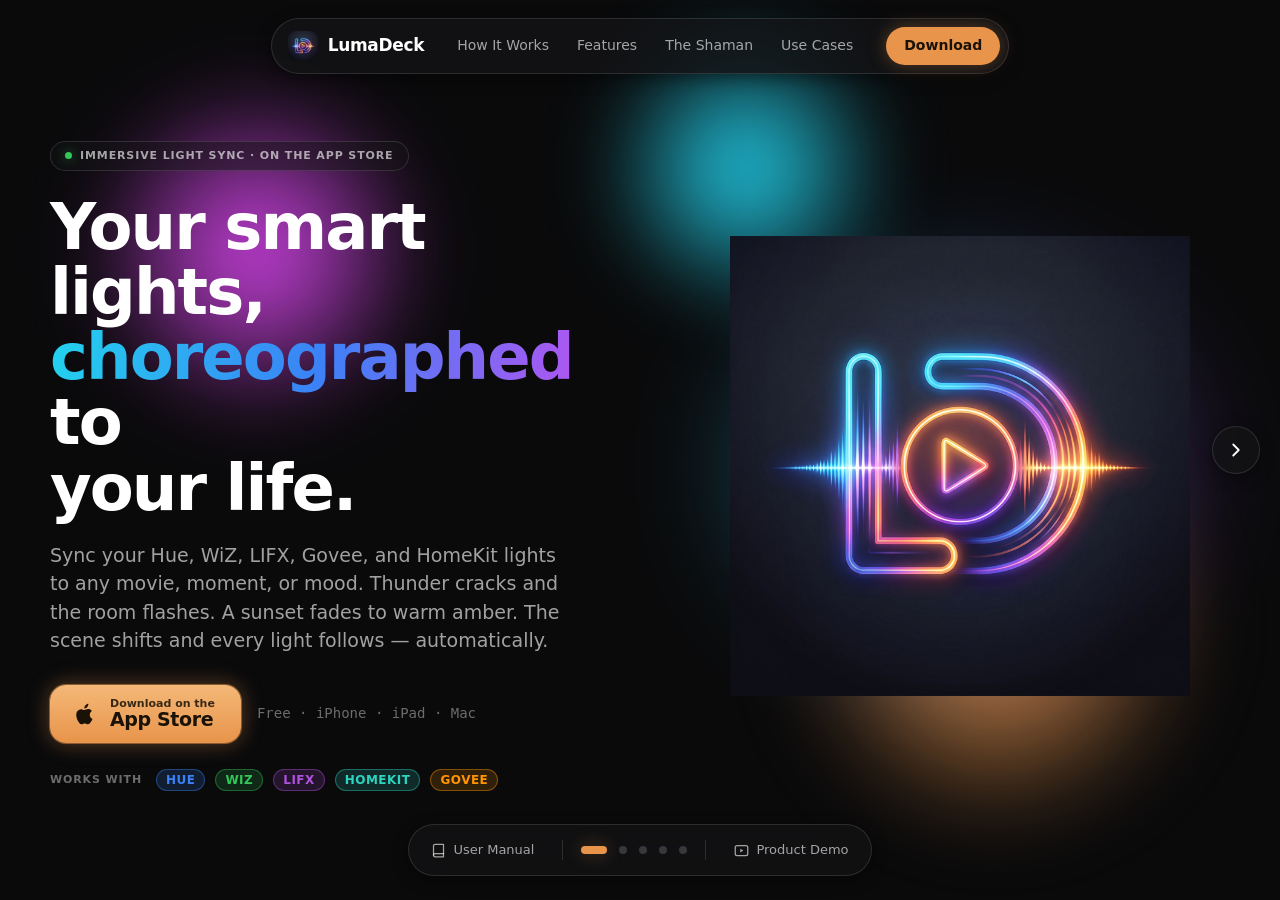
==== commit f8dcccc3: "Update landing hero copy: new headline and intro paragraph Co-Authored-By: Claude Opus 4.8 <noreply@" ====
--- a/public/index.html
+++ b/public/index.html
@@ -188,8 +188,8 @@
               <span class="dot"></span>
               <span class="label">Immersive Light Sync · On the App Store</span>
             </div>
-            <h1 class="hero-title">Your smart lights,<br><span class="ld-gradient-text">choreographed</span> to the screen.</h1>
-            <p class="hero-sub">LumaDeck maps lighting scenes onto a video timeline, an audio track, or a countdown timer. Press play — your Hue, WiZ, LIFX, HomeKit and Govee lights change color, brightness, and effects at every cue.</p>
+            <h1 class="hero-title">Your smart lights,<br><span class="ld-gradient-text">choreographed</span> to<br>your life.</h1>
+            <p class="hero-sub">Sync your Hue, WiZ, LIFX, Govee, and HomeKit lights to any movie, moment, or mood. Thunder cracks and the room flashes. A sunset fades to warm amber. The scene shifts and every light follows — automatically.</p>
             <div class="hero-cta">
               <a class="ld-appstore" href="https://apps.apple.com/us/app/lumadeck-immersive-light-sync/id6758977004" target="_blank" rel="noopener">
                 <svg width="26" height="26" viewBox="0 0 24 24" fill="currentColor" aria-hidden="true"><path d="M16.4 12.7c0-2.3 1.9-3.4 2-3.5-1.1-1.6-2.8-1.8-3.4-1.8-1.4-.1-2.8.9-3.5.9-.7 0-1.8-.8-3-.8-1.5 0-3 .9-3.8 2.3-1.6 2.8-.4 7 1.2 9.3.8 1.1 1.7 2.4 2.9 2.3 1.2 0 1.6-.7 3-.7 1.4 0 1.8.7 3 .7 1.2 0 2-1.1 2.8-2.2.9-1.3 1.2-2.5 1.3-2.6-.1 0-2.5-1-2.5-3.8zM14.1 5.6c.6-.8 1.1-1.9 1-3-.9 0-2 .6-2.7 1.4-.6.7-1.1 1.8-1 2.9 1 .1 2-.5 2.7-1.3z"/></svg>
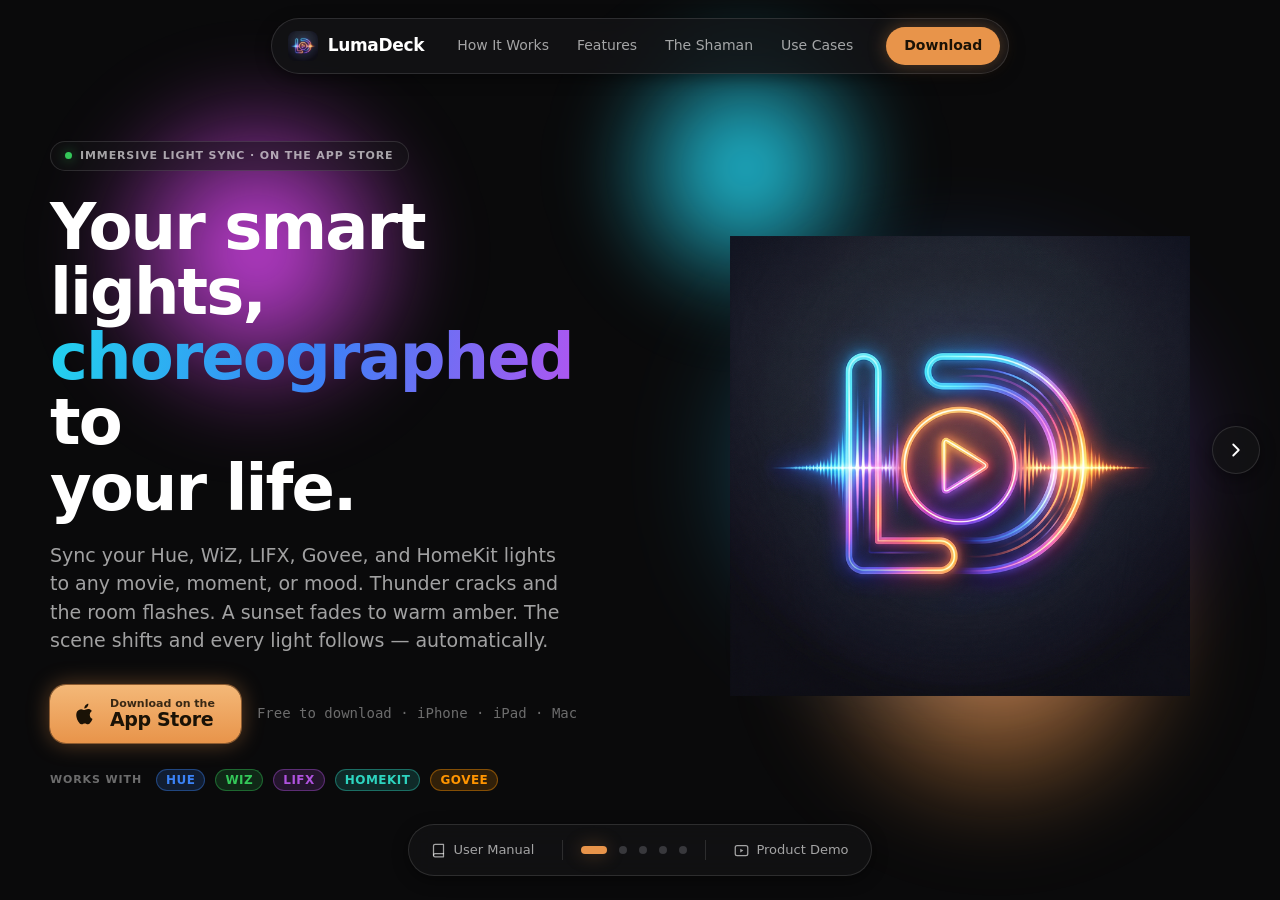
==== commit e6220a59: "Update meta description and change "free" to "free to download" site-wide Availability claims now re" ====
--- a/public/index.html
+++ b/public/index.html
@@ -4,9 +4,9 @@
 <meta charset="utf-8">
 <meta name="viewport" content="width=device-width, initial-scale=1">
 <title>LumaDeck — Immersive Light Sync for Hue, WiZ, LIFX &amp; More</title>
-<meta name="description" content="LumaDeck maps lighting scenes onto a video timeline, audio track, or countdown timer. Press play and your Hue, WiZ, LIFX, HomeKit and Govee lights change color, brightness, and effects at every cue. Free on iPhone, iPad and Mac.">
+<meta name="description" content="Sync your Hue, WiZ, LIFX, Govee & HomeKit lights to any movie, moment, or mood — automatically. Free to download on iPhone, iPad & Mac.">
 <meta property="og:title" content="LumaDeck — Immersive Light Sync">
-<meta property="og:description" content="Your smart lights, choreographed to the screen. Free on iPhone, iPad and Mac.">
+<meta property="og:description" content="Your smart lights, choreographed to your life. Free to download on iPhone, iPad & Mac.">
 <meta property="og:type" content="website">
 <meta property="og:url" content="https://www.luma-deck.com/">
 <meta property="og:image" content="https://www.luma-deck.com/assets/img/lumadeck-icon.png">
@@ -195,7 +195,7 @@
                 <svg width="26" height="26" viewBox="0 0 24 24" fill="currentColor" aria-hidden="true"><path d="M16.4 12.7c0-2.3 1.9-3.4 2-3.5-1.1-1.6-2.8-1.8-3.4-1.8-1.4-.1-2.8.9-3.5.9-.7 0-1.8-.8-3-.8-1.5 0-3 .9-3.8 2.3-1.6 2.8-.4 7 1.2 9.3.8 1.1 1.7 2.4 2.9 2.3 1.2 0 1.6-.7 3-.7 1.4 0 1.8.7 3 .7 1.2 0 2-1.1 2.8-2.2.9-1.3 1.2-2.5 1.3-2.6-.1 0-2.5-1-2.5-3.8zM14.1 5.6c.6-.8 1.1-1.9 1-3-.9 0-2 .6-2.7 1.4-.6.7-1.1 1.8-1 2.9 1 .1 2-.5 2.7-1.3z"/></svg>
                 <span class="as-stack"><span class="as-small">Download on the</span><span class="as-big">App Store</span></span>
               </a>
-              <span class="hero-mono">Free · iPhone · iPad · Mac</span>
+              <span class="hero-mono">Free to download · iPhone · iPad · Mac</span>
             </div>
             <div class="works-with">
               <span class="ld-eyebrow" style="margin-right:4px;">Works with</span>
@@ -360,7 +360,7 @@
         <div class="panel-head">
           <span class="ld-eyebrow accent">Set the Scene</span>
           <h2>One app, every kind of night.</h2>
-          <p>From a quiet wind-down to a full DJ set — free on iPhone, iPad and Mac.</p>
+          <p>From a quiet wind-down to a full DJ set — free to download on iPhone, iPad and Mac.</p>
         </div>
         <div class="use-grid">
           <div class="use-card">
